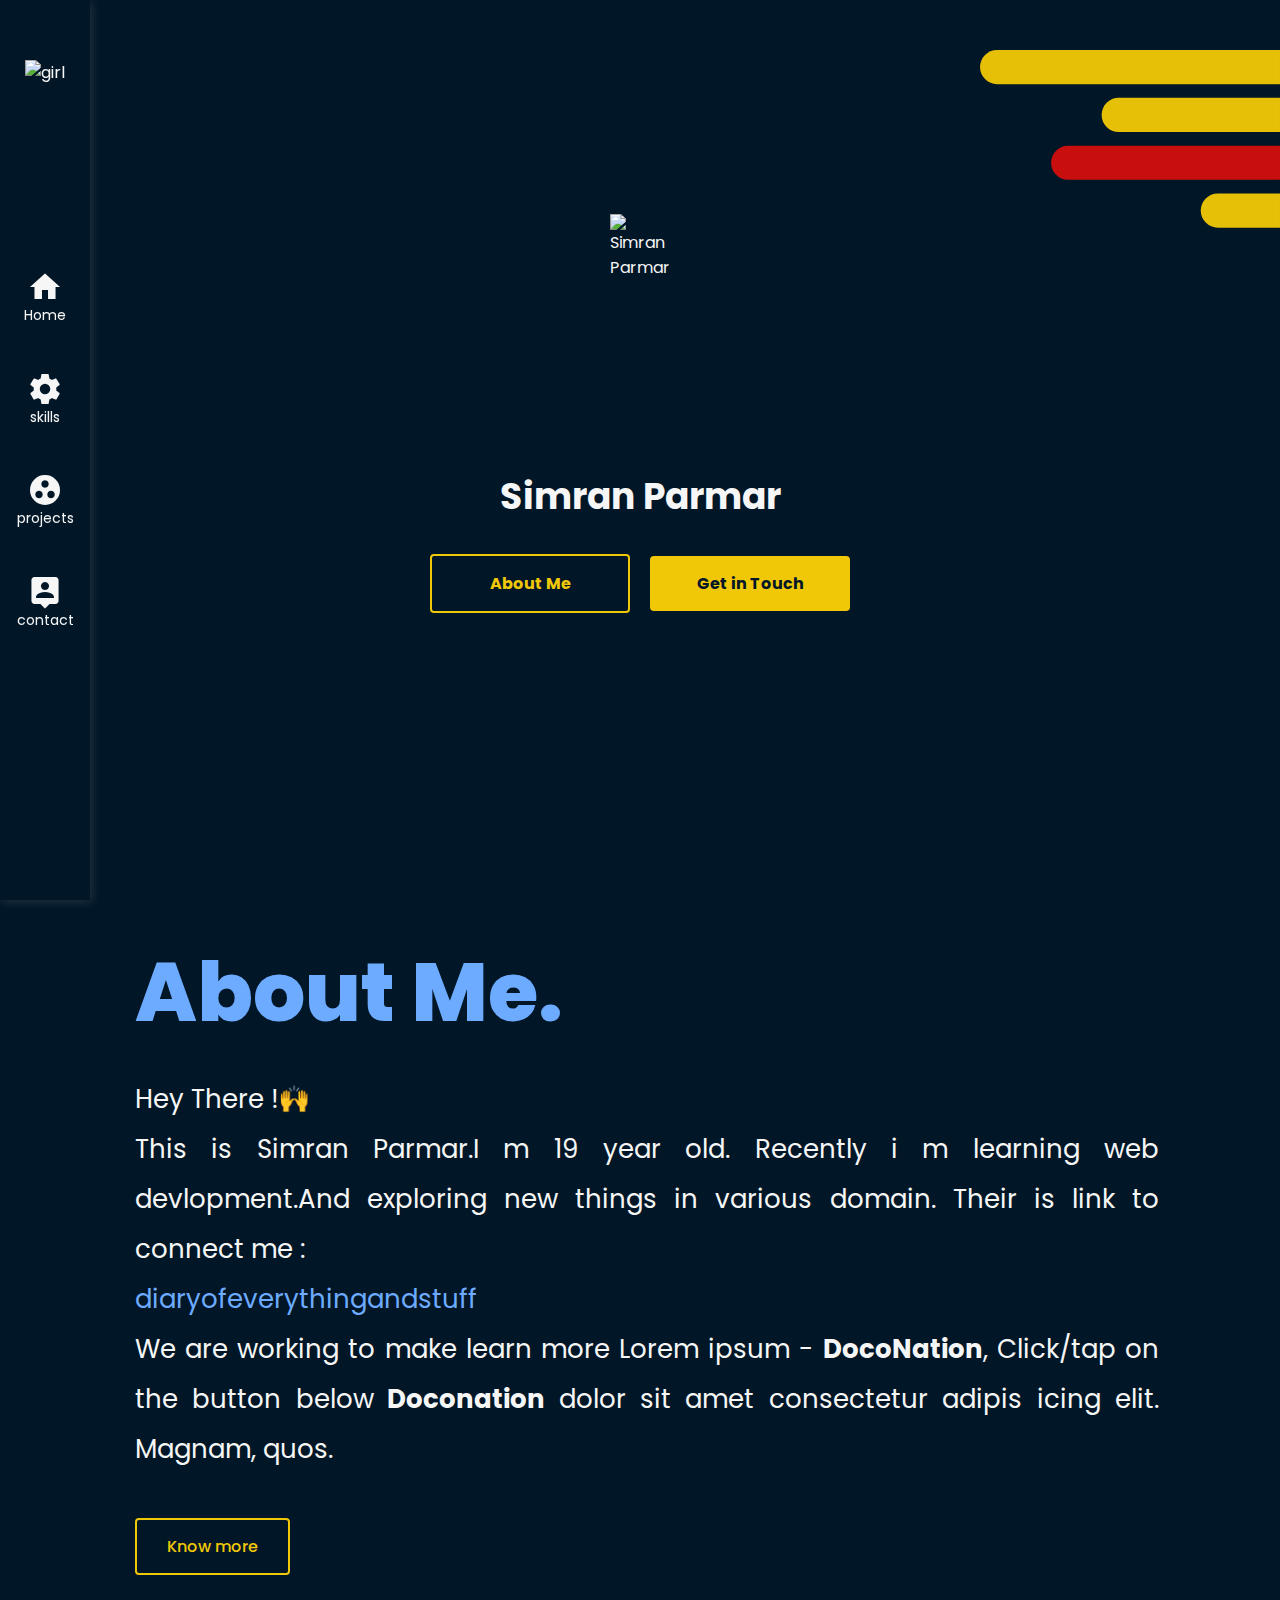
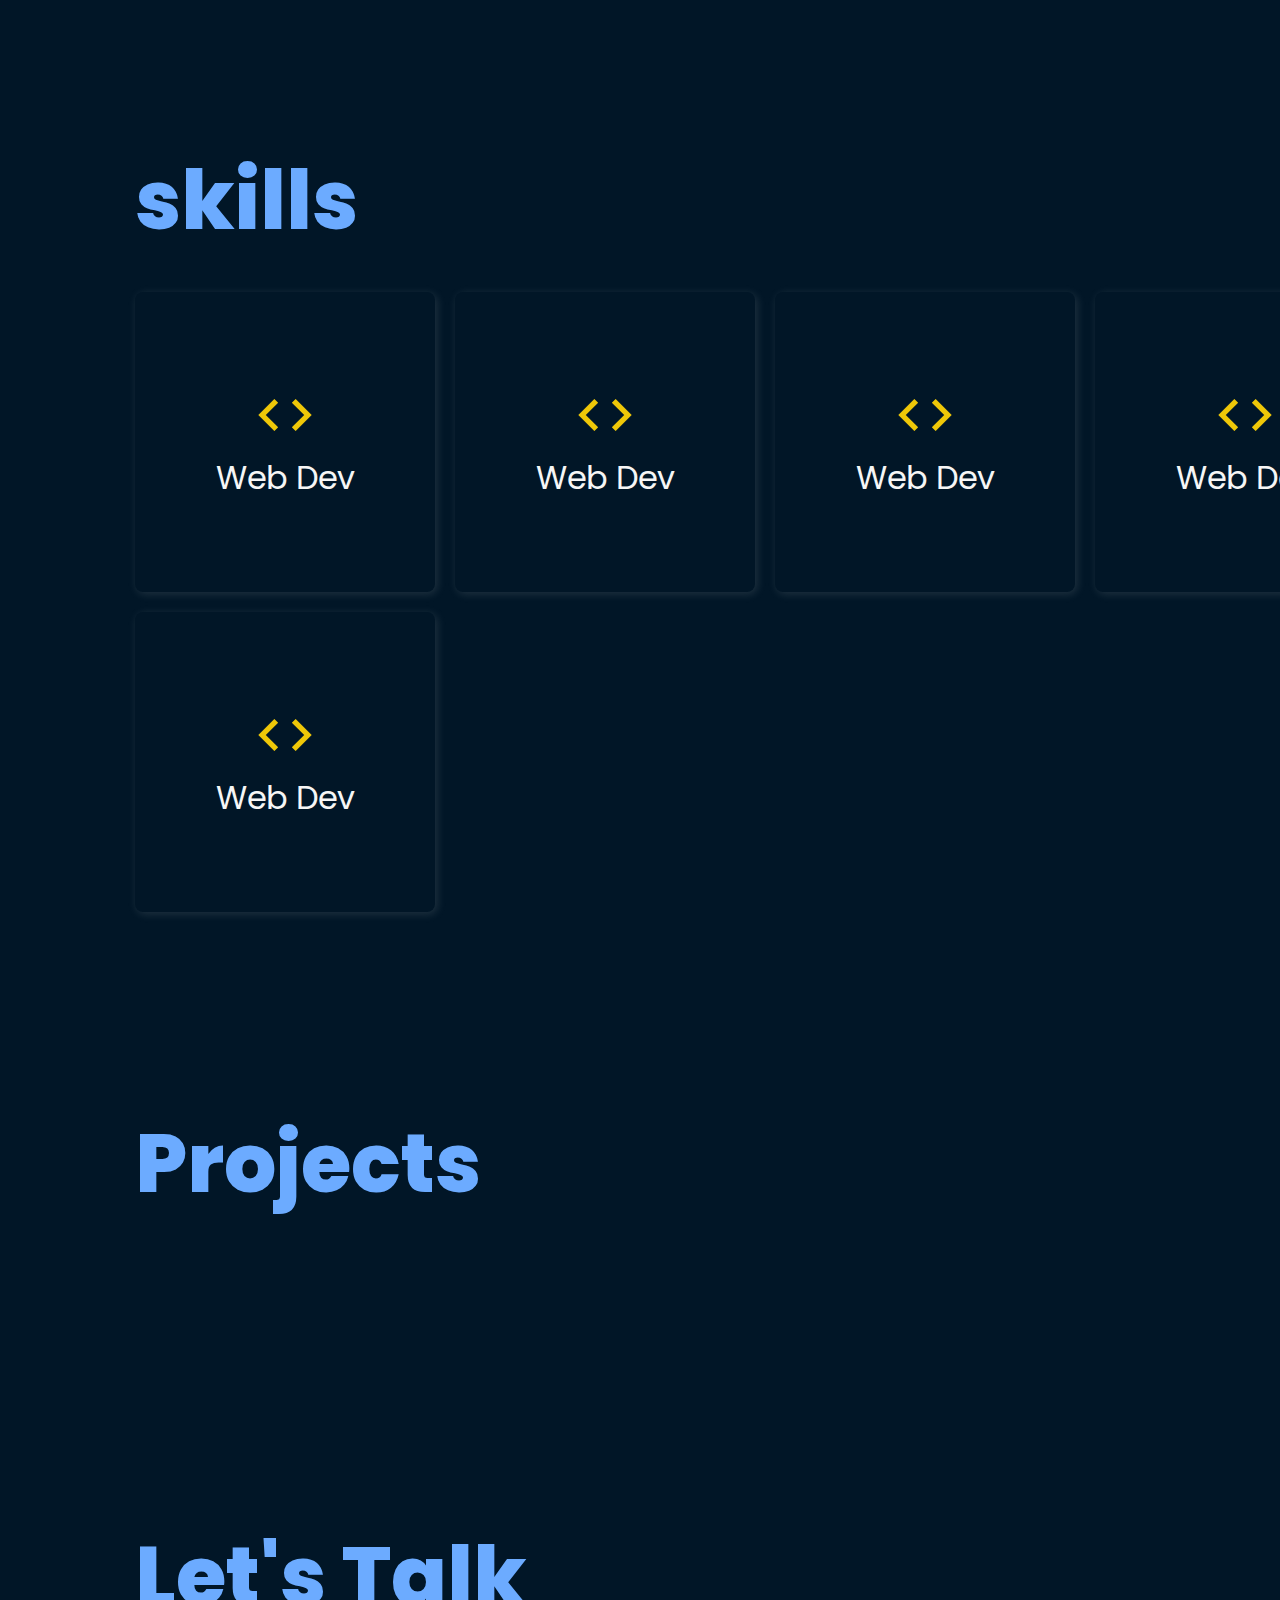
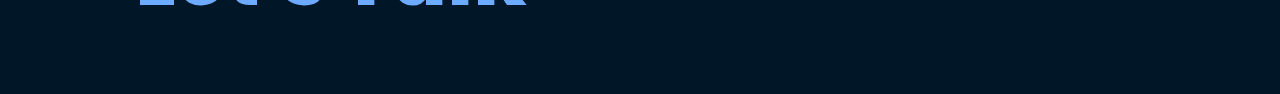
==== major project.html @ 9839314e "Add files via upload" ====
<!DOCTYPE html>
<html lang="en">
<head>
    <meta charset="UTF-8">
    <meta http-equiv="X-UA-Compatible" content="IE=edge">
    <meta name="viewport" content="width=device-width, initial-scale=1.0">
    <title>Simran Parmar - portfolio website</title>
   
    <link rel="preconnect" href="https://fonts.gstatic.com">
<link href="https://fonts.googleapis.com/css2?family=Poppins:wght@300;400;500;700&display=swap" rel="stylesheet">
<link href="https://fonts.googleapis.com/icon?family=Material+Icons"
      rel="stylesheet">
      <link rel="stylesheet" href="https://cdnjs.cloudflare.com/ajax/libs/font-awesome/5.15.3/css/all.min.css" integrity="sha512-iBBXm8fW90+nuLcSKlbmrPcLa0OT92xO1BIsZ+ywDWZCvqsWgccV3gFoRBv0z+8dLJgyAHIhR35VZc2oM/gI1w==" crossorigin="anonymous" />
    <link rel="stylesheet" href="./css/style.css">
    <link rel="stylesheet" href="./css/light.css">
 </head>
<!-- navbar
         icon
         theme button
         links
            link
               icons
               text
 Theme  (m & s)              
hero
      svg Animation
      design mock element
      png image
about
     title
     content
           link
      button     
skill
     titles
     cards
         card
            hover content->HD
            separate content-skill
project
    title 
    cards 
       card
contact
   title
    icons
Animation    
-->
     

<body >
    <!-- illus begin-->
    <svg class="illus"  viewBox="0 0 439 260" fill="none" xmlns="http://www.w3.org/2000/svg">
        <g id="illus">
        <path id="y-3" d="M323 235C323 221.193 334.193 210 348 210H439V260H348C334.193 260 323 248.807 323 235V235Z" fill="#E6BF07"/>
        <path id="r-1" d="M104 165C104 151.193 115.193 140 129 140H439V190H129C115.193 190 104 178.807 104 165V165Z" fill="#C90F0D"/>
        <path id="y-2" d="M178 95C178 81.1929 189.193 70 203 70H439V120H203C189.193 120 178 108.807 178 95V95Z" fill="#E6BF07"/>
        <path id="y-1" d="M0 25C0 11.1929 11.1929 0 25 0H439V50H25C11.1929 50 0 38.8071 0 25V25Z" fill="#E6BF07"/>
        </g>
        </svg>
    <!-- illus end -->
    <!-- navbar begins -->
    <nav class="navbar">
        <div class="logo">
            <a href="#home"> 
                <img src="https://www.flaticon.com/premium-icon/icons/svg/3976/3976696.svg" alt="girl">
            </a>
        </div>
        <div class="navlinks">
            <ul>
               
                     <li>
                    <a href="#home" class="navlink">
                        <span class="material-icons"> 
                            home
                        </span>
                        <span class="navtext">
                             Home
                        </span>
                    </a>
                </li>
                <li>
                    <a href="#skills" class="navlink">
                        <span class="material-icons"> 
                            settings
                        </span>
                        <span class="navtext">
                             skills
                        </span>
                    </a>
                </li>
                <li>
                    <a href="#projects" class="navlink">
                        <span class="material-icons"> 
                            group_work
                        </span>
                        <span class="navtext">
                             projects
                        </span>
                    </a>
                </li>
                <li>
                    <a href="#contact" class="navlink">
                        <span class="material-icons"> 
                            person_pin
                        </span>
                        <span class="navtext">
                             contact
                        </span>
                    </a>
                </li>
                
            </ul>
        </div>
        <div class="navtheme" id="themebtn1">
            <span class="material-icons">
                light_mode
            </span>
        </div>
    </nav>
    <!-- theme button begins -->
    <div class="theme" id="themebtn2">
        <span class="material-icons">light_mode</span>
    </div>
    <!-- theme button ends -->
    <!-- navbar end -->
<!--  Hero Section Begins -->
    <div class="hero" id="home">
        <div class="heroimg">
            <img src="./assests/simran.jpg.jpeg" alt="Simran Parmar"
              height="250px"   >
        </div>
<div class="herotitle"> 
    Simran Parmar
    </div>
    <div class="herobtns">
    <a href="" class=" btnsec" id="btn">About Me</a>
    <a href="" class="btn" id="btn">Get in Touch</a>
</div>
    </div>
<!-- Hero Section End  -->
<!-- about section begin -->
<div id="about"></div>
<div class="about section" >
    <div class="title">
        About Me.
    </div>

<div class="aboutcontent">
    
    <span>Hey There !🙌 </span> 
    <span>This is Simran Parmar.I m 19 year old.
    Recently i m learning web 
        devlopment.And exploring  new things in various domain.
        Their is link to connect me :<br>
        <a target="_blank" href="https://www.blogger.com/blog/posts/6048508890433447394">
         diaryofeverythingandstuff
        </a>

    </span>
    <span> We are working to make learn
         more Lorem ipsum  - <strong> DocoNation</strong>, Click/tap on the button below<strong>
             Doconation
         </strong> 
          dolor sit amet consectetur adipis
          icing elit. Magnam, quos.
    </span>
</div>

<div>

    <a href="#" class="abtBtn">Know more</a>
  </div>
</div>

<!-- about section ends  -->
<div class="space"></div>
<!-- skills section begins -->
<div id="skills" ></div>
<div class="skills section">
<div class="title">skills</div>
<div class="cardrow">
    <div class="card">
        <div class="cardicon">
<span class="material-icons">code</span>
        </div>
        <div class="cardtitle">
            Web Dev
        </div>
        <div class="cardcontentLg">
            Lorem ipsum dolor, sit amet consectetur
             adipisicing elit.
        </div>
        <div class="cardcontentSm">
            Lorem ipsum dolor, sit amet consectetur
             adipisicing elit.
        </div>
    </div>
    <div class="card">
        <div class="cardicon">
<span class="material-icons">code</span>
        </div>
        <div class="cardtitle">
            Web Dev
        </div>
        <div class="cardcontentLg">
            Lorem ipsum dolor, sit amet consectetur
            adipisicing elit.
        </div>
        <div class="cardcontentSm">
            Lorem ipsum dolor, sit amet consectetur
             adipisicing elit.
        </div>
    </div>
    <div class="card">
        <div class="cardicon">
<span class="material-icons">code</span>
        </div>
        <div class="cardtitle">
            Web Dev
        </div>
        <div class="cardcontentLg">
            Lorem ipsum dolor, sit amet consectetur
            adipisicing elit.
        </div>
        <div class="cardcontentSm">
            Lorem ipsum dolor, sit amet consectetur
            adipisicing elit.
        </div>
    </div>
    <div class="card">
        <div class="cardicon">
<span class="material-icons">code</span>
        </div>
        <div class="cardtitle">
            Web Dev
        </div>
        <div class="cardcontentLg">
            Lorem ipsum dolor, sit amet consectetur
             adipisicing elit.
        </div>
        <div class="cardcontentSm">
            Lorem ipsum dolor, sit amet consectetur
             adipisicing elit.
        </div>
    </div>
    <div class="card">
        <div class="cardicon">
<span class="material-icons">code</span>
        </div>
        <div class="cardtitle">
            Web Dev
        </div>
        <div class="cardcontentLg">
            Lorem ipsum dolor, sit amet consectetur
             adipisicing elit.
        </div>
        <div class="cardcontentSm">
            Lorem ipsum dolor, sit amet consectetur
            adipisicing elit.
        </div>
    </div>
    
</div>
</div>
<!-- skill section ends -->
<div class="space"></div>
<div id="projects"></div>
<div class="projects section">
    <div class="title">Projects</div>
    <div class="cardrow">
        <div class="card">
            <a href="#">
                <img src="https://i.ibb.co/W2K952h/doco.jpg" alt="">
            </a>
        </div>
        <div class="card">
            <a href="#">
                <img src="https://i.ibb.co/W2K952h/doco.jpg" alt="">
            </a>
        </div>
        <div class="card">
            <a href="#">
                <img src="https://i.ibb.co/W2K952h/doco.jpg" alt="">
            </a>
        </div> 
    </div>
    
</div>
<!-- project section ends -->
<div class="space"></div>
<!-- contact section begin -->
<div id="contact"></div>
<div class="contact section"> 
    <div class="title">Let's Talk</div>
    <div class="iconrow">
        <a href="#" class="icon">
            <span class="fas fa-phone-alt"></span>
              </a>
              <a href=" mailto:simranparmar@gmail.com" target="_blank" alt="Gmail" class="icon">
                <span class="fas fa-envelope"></span>
                  </a>
                  <a href="https://instagram.com/parmar.simran.123" target="_blank" alt="instagram" class="icon">
                    <span class="fab fa-instagram"></span>
                      </a>
                      <a href="https://linkedin.com/in/simran-parmar" target="_blank" alt="linkedin" class="icon">
                        <span class="fab fa-linkedin"></span>
                          </a>
         
    </div>

<!-- contact section ends -->
<script src="https://cdnjs.cloudflare.com/ajax/libs/gsap/3.6.1/gsap.min.js" integrity="sha512-cdV6j5t5o24hkSciVrb8Ki6FveC2SgwGfLE31+ZQRHAeSRxYhAQskLkq3dLm8ZcWe1N3vBOEYmmbhzf7NTtFFQ==" crossorigin="anonymous"></script>
<script src="https://cdnjs.cloudflare.com/ajax/libs/gsap/3.6.1/ScrollTrigger.min.js" integrity="sha512-Q+G390ZU2qKo+e4q+kVcJknwfGjKJOdyu5mVMcR95NqL6XaF4lY4nsSvIVB3NDP54ACsS9rqhE1DVqgpApl//Q==" crossorigin="anonymous"></script>
<script src="./js/app.js" ></script>
</body>
</html>
---- css/style.css ----
:root{
    --red: #dd1c1a;
	--dark: #011627;
	--yellow: #f0c808;
	--light: #f6f6f6;
	--lBlue: #bfcde0;
	--yellowL: #e5bf07;
	--redL: #c90f0d;
	--blue: #6cabff;
	--blueL: #3174d0;
	--fFamily: 'Poppins', sans-serif;
	--darkShadowSm: 4px 4px 15px rgba(211, 211, 211, 0.158);
	--darkShadowLg: 2px 2px 10px rgba(211, 211, 211, 0.158);
}



*{
    margin: 0;
    padding: 0;
    box-sizing: border-box;
    scroll-behavior: smooth;
    font-family: var(--fFamily)
}
body{
    background-color: var(--dark);
    color: var(--light);
    overflow-x: hidden;
    transition: all 200ms ease-in-out;
}
body a{
    color: var(--light);
    text-decoration: none;

}
body ul{
    list-style-type: none;
}
.title{
    font-size: 82px;
    color: var(--blue);
    font-weight: 800;
}
.space{
    width: 100%;
    height: 20vh;
}
.section{
    width:100%;
    margin-left: 15vh;
    padding-bottom:40px 80px ;
    display: flex;
    flex-direction: column;
} 
/* illus */
.illus{
    position: absolute;
    right:0;
    top: 30px;
    width: 300px;
}
/* navbar css */
.navbar {
    position: fixed;
    width: 10vh;
    height: 100vh;
    display: flex;
    flex-direction: column;
    justify-content: center;
    align-items: center;
    box-shadow: var(--darkShadowLg);
    background-color: var(--dark);
    z-index: 99;
}
.navbar .logo{
    position: absolute;
    top:60px;
    transition: all 200ms ease-in-out;
}
.navbar .logo:hover {
    transform: scale(1.1);
}
.navbar .navlinks ul{
    height: 50vh;

display: flex;
flex-direction: column;
justify-content: space-evenly;
align-items: center;
}
.navbar .navlinks .navlink{
    display: flex;
    flex-direction: column;
    justify-content: center;
    align-items: center;
    transition: all 200ms ease-in-out;
}

.navbar .navlinks .navlink:hover{
    color: var(--yellow);
    transform: scale(1.1);
}
.navbar .navlinks .navlink .material-icons{
    font-size: 36px;
}
.navbar .navlinks .navlink .navtext{
    font-size: 14px;
}
.navbar .logo img {
    width: 35px;
}
.navbar .navtheme{
    position: absolute;
    bottom: 50px;
    cursor:pointer;
}
.navbar .navtheme:hover{
    color: var(--yellow);
    transform: scale(1.3);
    
}
.hero{
    width: 100%;
    height:100vh ;
    display: flex;
    flex-direction: column;
    justify-content: center;
    align-items: center;
}
.hero .heroimg {
    width: 20px;
    height: 10px;
    display: flex;
    align-items: center;
    justify-content: center;
    padding-bottom: 80px;
    margin-bottom: 50px;
    border-radius: 200px;
  
}
.hero .herotitle{
    font-size: 36px;
    font-weight: 700;
    margin-bottom: 20px;
}
.hero .herobtns {
    display: flex;
    justify-content: center;
    align-items: center;
}
  

.hero .herobtns .btn{
    padding: 15px 30px;
    width: 200px;
    text-align: center;
    background-color: var(--yellow);
    color: var(--dark);
    margin: 10px;
    border-radius: 4px;
    font-size: 16px;
    font-weight: 700;
}
.hero .herobtns .btnsec{
    padding: 15px 30px;
    width: 200px;
    text-align: center;
    border: 2px solid var(--yellow);
    color: var(--yellow);
    margin: 10px;
    border-radius: 4px;
    font-size: 16px;
    font-weight: 700;
}
.hero .herobtns .btn:hover{
    transform: sacale(1.08);
}
.hero .herobtns .btnsec:hover{
    background-color: var(--yellow);
    color:var(--dark);
}
/* about section css */


.about .aboutcontent{
    margin-top: 20px;
    margin-bottom: 60px;
    display: flex;
    flex-direction: column;
    font-size: 26px;
    width: 80%;
    text-align: justify;
    line-height: 50px;
    
}
.about .aboutcontent a{
color: var(--blue);
transition: all 200ms ;
}
.about .aboutcontent a:hover{
    color: var(--yellow);
}
.about .abtBtn{
    padding: 15px 30px ;
    
    margin-bottom: 20px;
    
    width: 200px;
    text-align: center;
    border: 2px solid var(--yellow);
    color: var(--yellow);
  
    border-radius: 4px;
    font-size: 16px;
    font-weight: 500;
    transition: all 200ms;
}
.about .abtBtn:hover{
    background-color: var(--yellow);
    color: var(--dark);
}
/* skills CSS */
.skills .cardrow{
    display: flex;
    flex-wrap: wrap;
    align-items: center;
    margin-top: 20px;
    margin-left: -10px;
}
.skills .cardrow .card{
    width: 300px;
    height: 300px;
    box-shadow: var(--darkShadowLg);
    margin: 10px;
    border-radius: 8px;
    padding: 50px;
    display: flex;
    flex-direction: column;
    justify-content: center;
    align-items: center;
    position: relative;
    overflow: hidden;
    
}
.skills .cardrow .card .cardicon .material-icons{
    font-size: 64px;
    color: var(--yellow);
}
.skills .cardrow .card .cardtitle{
    font-size: 32px;
}
.illus{
    position: absolute;
    right: 0;
    top: 50px;
    width: 300px;
}
.skills .cardrow .card .cardcontentLg{
    position:absolute; 
    background-color: var(--yellow);
    color: var(--dark);
    width: 100%;
    height: 100%;
    padding: 35px;
    border-radius: 8px;
    font-size: 18px;
    font-weight: 600;
    transform: translatey(100%);
    transition: all 300ms ease-in-out;

}
.skills .cardrow .card:hover .cardcontentLg{
transform:translateY(0%);
}
.skills .cardrow .card .cardcontentSm{
    display: none;
}
/* Projects  CSSbegin*/
.projects .cardrow{
    display: flex;
    align-items: center;
    flex-wrap: wrap;
    margin-top: 20px;
    margin-left: -15px;
}
.projects .cardrow .card{
    width: 45%;
margin: 10px;
}
.projects .cardrow .card img{
    width: 100%;
    box-shadow: var(--darkShadowLg);
    border-radius: 8px;
    transition: all 200ms ease-in-out;

}
.projects .cardrow .card:hover img{
    transform: scale(1.02);
    box-shadow: 2px 2px 25px #ffffff26;
}
/* contact CSS */
.contact .iconrow{
    display: flex;
    margin-top: 20px;
    width: 100%;
    flex-wrap: wrap;
    align-items: center;

}
.contact .iconrow .icon {
    margin: 18px;
    font-size: 64px;
    padding-right: 50px;
    transition: all 200ms ease-in-out;
}
.contact .iconrow .icon:hover{
color: var(--yellow);
transform: translateY(-10%);
}
@media  screen and (max-width:860px) {
   /* global css */
   .title{
       font-size: 42px;
   }
   .section{
    margin-left: 0px;
    padding: 50px 30px;

}

.illus{
    position: absolute;
    right:0;
    top: 15px;
    width: 180px;
}
   
   .space{
       width: 100%;
       height:18vh ;
   }
    /* navbar css */
    .navbar{
        
        position: fixed;
        bottom: 0;
        left: 0;
        width: 100%;
        height: 10vh;
        box-shadow: var(--darkShadowLg);
        display: flex;
        flex-direction:row;
        align-items: center;
        justify-content: center;
        border-top-left-radius: 30px;
        border-top-right-radius:30px ;
    }
    .navbar .logo{
        display: none;
    }
     .navbar .navtheme{
         display: none;
    }
    
    
    .navbar .navlinks{
        width: 100%;
    }
    .navbar .navlinks ul{
        padding: 0 30px;
         height: 10vh;
     width: 100%;
     display: flex;
     flex-direction: row; 
     justify-content: space-evenly;
     align-items: center;
     }
     .navbar .navlinks .nalink ,.material-icons{
         font-size: 32px;
     }
     .navbar .navlinks .nalink .navtext{
         font-size: 14px;
     }
     /* theme button css */
     .theme{
         display: block;
         position: absolute;
         top: 30px;
         left: 50px;
         cursor: pointer;
         transition: all 200ms ease-in-out;
         
     }
     .theme:hover{
         color: var(--yellow);
         transform: scale(1.2);
     }
    /* hero css */
    
    .hero .heroimg img{
        width: 200px;
        margin-bottom: 20px;
       border:5px thin rgb(94, 84, 84);
       border-radius:10px ;
    
        
    }
    .navbar .herotitle{
        font-size: 28px;
    }
    .hero .herobtns {
        flex-direction: column;
    }
    /* about section css*/
    
    .about .aboutcontent{
        margin-top: 20px;
        width: 100%;
        font-size: 20px;
        line-height: 30px;
    }
    /* skills CSS */
.skills .cardrow {
    flex-direction: column;
    align-items: flex-start;
}

    .skills .cardrow .card{
    width: 180px;
    height: 180px;
    padding: 25px;
    align-items: flex-start;
    overflow: visible;
}
.skills .cardrow .card .cardicon .material-icons{
    font-size: 46px;

}
.skills .cardrow .card .cardtitle{
    font-size: 22px;

}
.skills .cardrow .card .cardcontentLg{
    display:none;

}
.skills .cardrow .card .cardcontentSm{
    display:block;
    position: absolute;
    left: 80% ; 
    width: 100%;
    height: 95%;
    background-color: var(--yellow);
    border-radius: 8px;
    color: var(--dark);
    font-size:14px ;
    font-weight:500 ;
    padding: 15px;

}
/* projects css */
.projects .cardrow{
    flex-direction: column;
    align-items: flex-start;
}
.projects .cardrow .card{
    width: 90%;
}
/* contact css */
.contact .iconrow .icon{
    font-size: 32px;
    padding-right: 20px;
}
}
---- css/light.css ----
:root{
    --red: #dd1c1a;
	--dark: #011627;
	--yellow: #f0c808;
	--light: #f6f6f6;
	--lBlue: #bfcde0;
	--yellowL: #e5bf07;
	--redL: #c90f0d;
	--blue: #6cabff;
	--blueL: #3174d0;
	--fFamily: 'Poppins', sans-serif;
	--darkShadowSm: 4px 4px 15px rgba(211, 211, 211, 0.158);
	--darkShadowLg: 2px 2px 10px rgba(211, 211, 211, 0.158);
}


body.dark {
    background-color: var(--light);
    color: var(--dark);
    
}
body.dark a{
    color: var(--dark);
    

}

body.dark .title{
    
    color: var(--blueL);
    
}
    body.dark .navbar .navlinks .navlink{
        color: var(--light);
    }


body.dark .navbar .navlinks .navlink:hover{
    color: var(--yellowL);

}
body.dark .navbar .navtheme{
    color: var(--light);
}

body.dark .navbar .navtheme:hover{
    color: var(--yellowL);
   
    
}



body.dark .hero .herobtns .btn{
    
    background-color: var(--yellowL);
    color: var(--dark);
   
}
body.dark .hero .herobtns .btnsec{
   
    border: 2px solid var(--yellowL);
    color: var(--dark);
    
}

body.dark .hero .herobtns .btnsec:hover{
    background-color: var(--yellowL);
    color:var(--dark);
} 

body.dark .about .aboutcontent a{
color: var(--blueL);
transition: all 200ms ;
}
body.dark .about .aboutcontent a:hover{
    color: var(--yellowL);
}
body.dark .about .abtBtn{
   
    
    
    border: 2px solid var(--yellowL);
    color: var(--dark);
  
    
}
body.dark .about .abtBtn:hover{
    background-color: var(--yellowL);
    color: var(--dark);
}
body.dark .skills .cardrow .card{
    
    box-shadow: var(--lightShadow);
    
    
}
body.dark .skills .cardrow .card .cardicon .material-icons{
    font-size: 64px;
    color: var(--yellowL);
}

body.dark .skills .cardrow .card .cardcontentLg{
     
    background-color: var(--yellowL);
    color: var(--dark);
    

}

body.dark .projects .cardrow .card img{
   
    box-shadow: var(--lightShadowLg);
    

}
body.dark .projects .cardrow .card:hover img{
    transform: scale(1.02);
    box-shadow: 2px 2px 25px #ffffff26;
}

body.dark .contact .iconrow .icon:hover{
color: var(--yellowL);
}
@media  screen and (max-width:860px) {
   
     body.dark .theme:hover{
         color: var(--yellowL);
        
     }
    
body.dark .skills .cardrow .card .cardcontentSm{
    
    background-color: var(--yellowL);
   
    color: var(--dark);
    

}

}
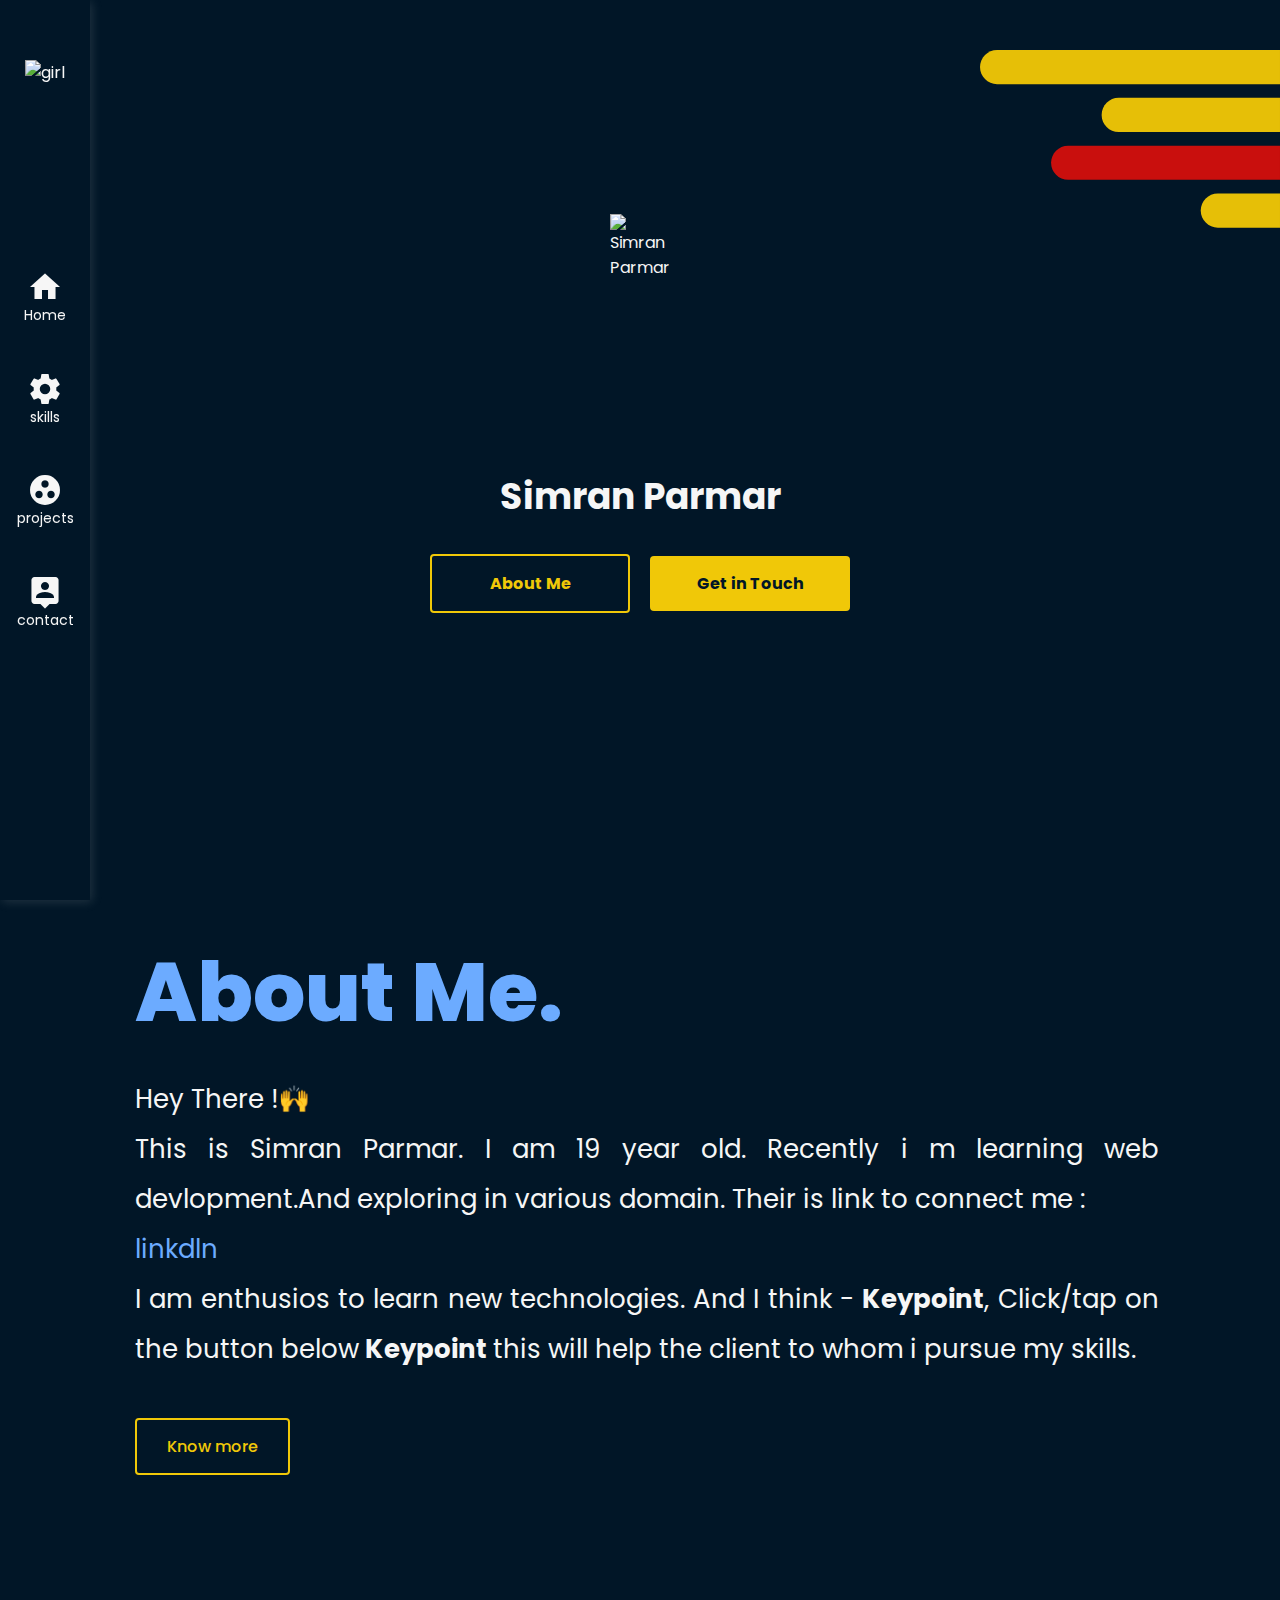
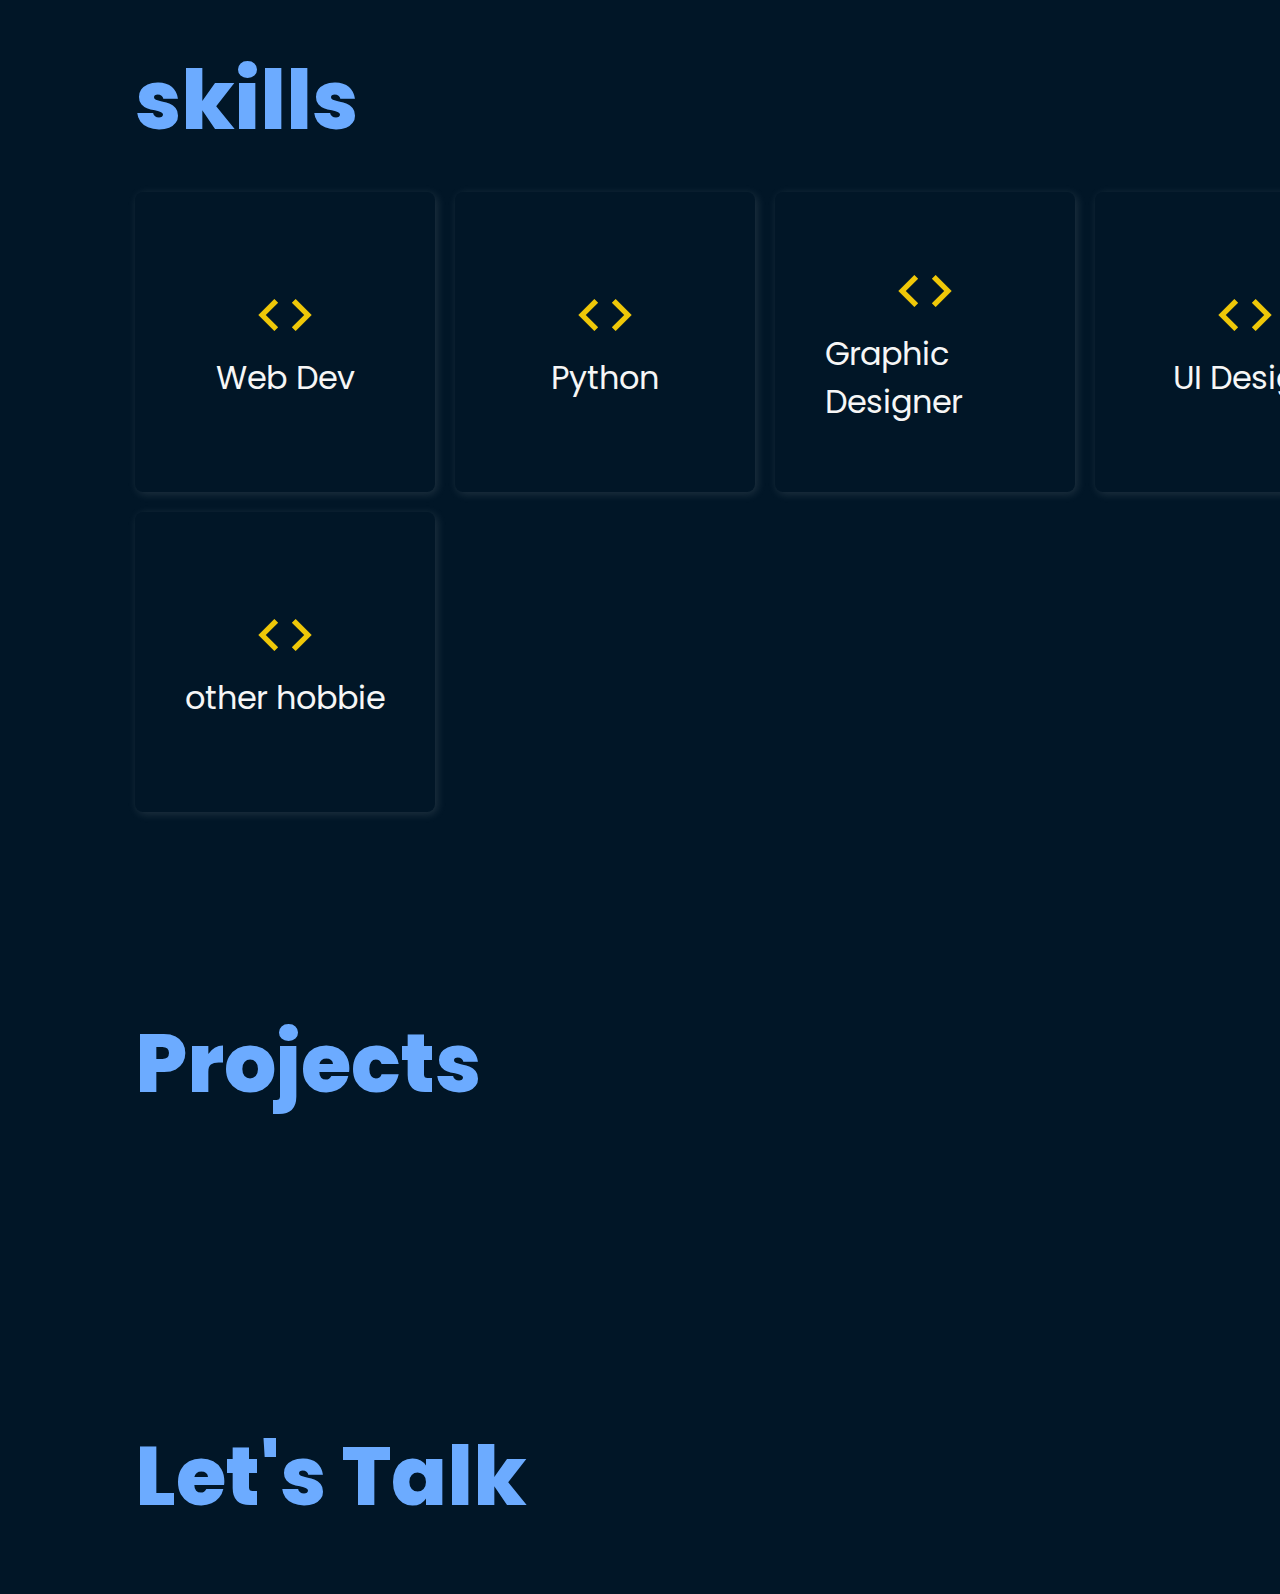
==== commit ed148177: "Update major project.html" ====
--- a/major project.html
+++ b/major project.html
@@ -127,7 +127,7 @@
 <!--  Hero Section Begins -->
     <div class="hero" id="home">
         <div class="heroimg">
-            <img src="./assests/simran.jpg.jpeg" alt="Simran Parmar"
+            <img src="./assests/simran.jpeg" alt="Simran Parmar"
               height="250px"   >
         </div>
 <div class="herotitle"> 
@@ -149,21 +149,22 @@
 <div class="aboutcontent">
     
     <span>Hey There !🙌 </span> 
-    <span>This is Simran Parmar.I m 19 year old.
+    <span>This is Simran Parmar. I am 19 year old.
     Recently i m learning web 
-        devlopment.And exploring  new things in various domain.
+        devlopment.And exploring in various domain.
         Their is link to connect me :<br>
-        <a target="_blank" href="https://www.blogger.com/blog/posts/6048508890433447394">
-         diaryofeverythingandstuff
+        <a target="_blank" href="https://www.linkedin.com/in/simran-parmar-206751201">
+         linkdln
         </a>
 
     </span>
-    <span> We are working to make learn
-         more Lorem ipsum  - <strong> DocoNation</strong>, Click/tap on the button below<strong>
-             Doconation
+    <span> I am enthusios to learn new technologies.
+         And I think  - <strong> Keypoint</strong>, Click/tap on the button below<strong>
+             Keypoint
          </strong> 
-          dolor sit amet consectetur adipis
-          icing elit. Magnam, quos.
+          this will help the client to whom i pursue
+          my skills.
+          
     </span>
 </div>
 
@@ -188,76 +189,82 @@
             Web Dev
         </div>
         <div class="cardcontentLg">
-            Lorem ipsum dolor, sit amet consectetur
-             adipisicing elit.
-        </div>
-        <div class="cardcontentSm">
-            Lorem ipsum dolor, sit amet consectetur
-             adipisicing elit.
-        </div>
-    </div>
-    <div class="card">
-        <div class="cardicon">
-<span class="material-icons">code</span>
-        </div>
-        <div class="cardtitle">
-            Web Dev
-        </div>
-        <div class="cardcontentLg">
-            Lorem ipsum dolor, sit amet consectetur
-            adipisicing elit.
-        </div>
-        <div class="cardcontentSm">
-            Lorem ipsum dolor, sit amet consectetur
-             adipisicing elit.
-        </div>
-    </div>
-    <div class="card">
-        <div class="cardicon">
-<span class="material-icons">code</span>
-        </div>
-        <div class="cardtitle">
-            Web Dev
-        </div>
-        <div class="cardcontentLg">
-            Lorem ipsum dolor, sit amet consectetur
-            adipisicing elit.
-        </div>
-        <div class="cardcontentSm">
-            Lorem ipsum dolor, sit amet consectetur
-            adipisicing elit.
-        </div>
-    </div>
-    <div class="card">
-        <div class="cardicon">
-<span class="material-icons">code</span>
-        </div>
-        <div class="cardtitle">
-            Web Dev
-        </div>
-        <div class="cardcontentLg">
-            Lorem ipsum dolor, sit amet consectetur
-             adipisicing elit.
-        </div>
-        <div class="cardcontentSm">
-            Lorem ipsum dolor, sit amet consectetur
-             adipisicing elit.
-        </div>
-    </div>
-    <div class="card">
-        <div class="cardicon">
-<span class="material-icons">code</span>
-        </div>
-        <div class="cardtitle">
-            Web Dev
-        </div>
-        <div class="cardcontentLg">
-            Lorem ipsum dolor, sit amet consectetur
-             adipisicing elit.
-        </div>
-        <div class="cardcontentSm">
-            Lorem ipsum dolor, sit amet consectetur
-            adipisicing elit.
+            I explored web dev and now i have command on frontend part
+            of web development. 
+         
+            
+        </div>
+        <div class="cardcontentSm">
+            I enjoy to solve the user problem by making
+            webpage as the want.
+        </div>
+    </div>
+    <div class="card">
+        <div class="cardicon">
+<span class="material-icons">code</span>
+        </div>
+        <div class="cardtitle">
+            Python
+        </div>
+        <div class="cardcontentLg">
+           I also have command on python
+            language.
+           I made some game using python.
+        </div>
+        <div class="cardcontentSm">
+            I done few project on python.
+            And currently working on it.
+        </div>
+    </div>
+    <div class="card">
+        <div class="cardicon">
+<span class="material-icons">code</span>
+        </div>
+        <div class="cardtitle">
+            Graphic Designer
+        </div>
+        <div class="cardcontentLg">
+            I am also doing Graphic 
+            designing. Mainly I make 
+            Logos, 
+        </div>
+        <div class="cardcontentSm">
+           Journal, insta story,insta post,
+           Youtubethumnail. 
+        </div>
+    </div>
+    <div class="card">
+        <div class="cardicon">
+<span class="material-icons">code</span>
+        </div>
+        <div class="cardtitle">
+            UI Design
+        </div>
+        <div class="cardcontentLg">
+           I also used to do ui 
+           design.  I made many UI 
+           design too.
+        </div>
+        <div class="cardcontentSm">
+           that is eyecatching and
+           user can easily under-
+           stand.
+            
+        </div>
+    </div>
+    <div class="card">
+        <div class="cardicon">
+<span class="material-icons">code</span>
+        </div>
+        <div class="cardtitle">
+            other hobbie
+        </div>
+        <div class="cardcontentLg">
+            I like Dancing to refresh my
+            mood.
+        </div>
+        <div class="cardcontentSm">
+           Transcripting too.
         </div>
     </div>
     
@@ -300,7 +307,7 @@
               <a href=" mailto:simranparmar@gmail.com" target="_blank" alt="Gmail" class="icon">
                 <span class="fas fa-envelope"></span>
                   </a>
-                  <a href="https://instagram.com/parmar.simran.123" target="_blank" alt="instagram" class="icon">
+                  <a href="https://instagram.com/ingenious8085" target="_blank" alt="instagram" class="icon">
                     <span class="fab fa-instagram"></span>
                       </a>
                       <a href="https://linkedin.com/in/simran-parmar" target="_blank" alt="linkedin" class="icon">
@@ -314,4 +321,4 @@
 <script src="https://cdnjs.cloudflare.com/ajax/libs/gsap/3.6.1/ScrollTrigger.min.js" integrity="sha512-Q+G390ZU2qKo+e4q+kVcJknwfGjKJOdyu5mVMcR95NqL6XaF4lY4nsSvIVB3NDP54ACsS9rqhE1DVqgpApl//Q==" crossorigin="anonymous"></script>
 <script src="./js/app.js" ></script>
 </body>
-</html>+</html>
